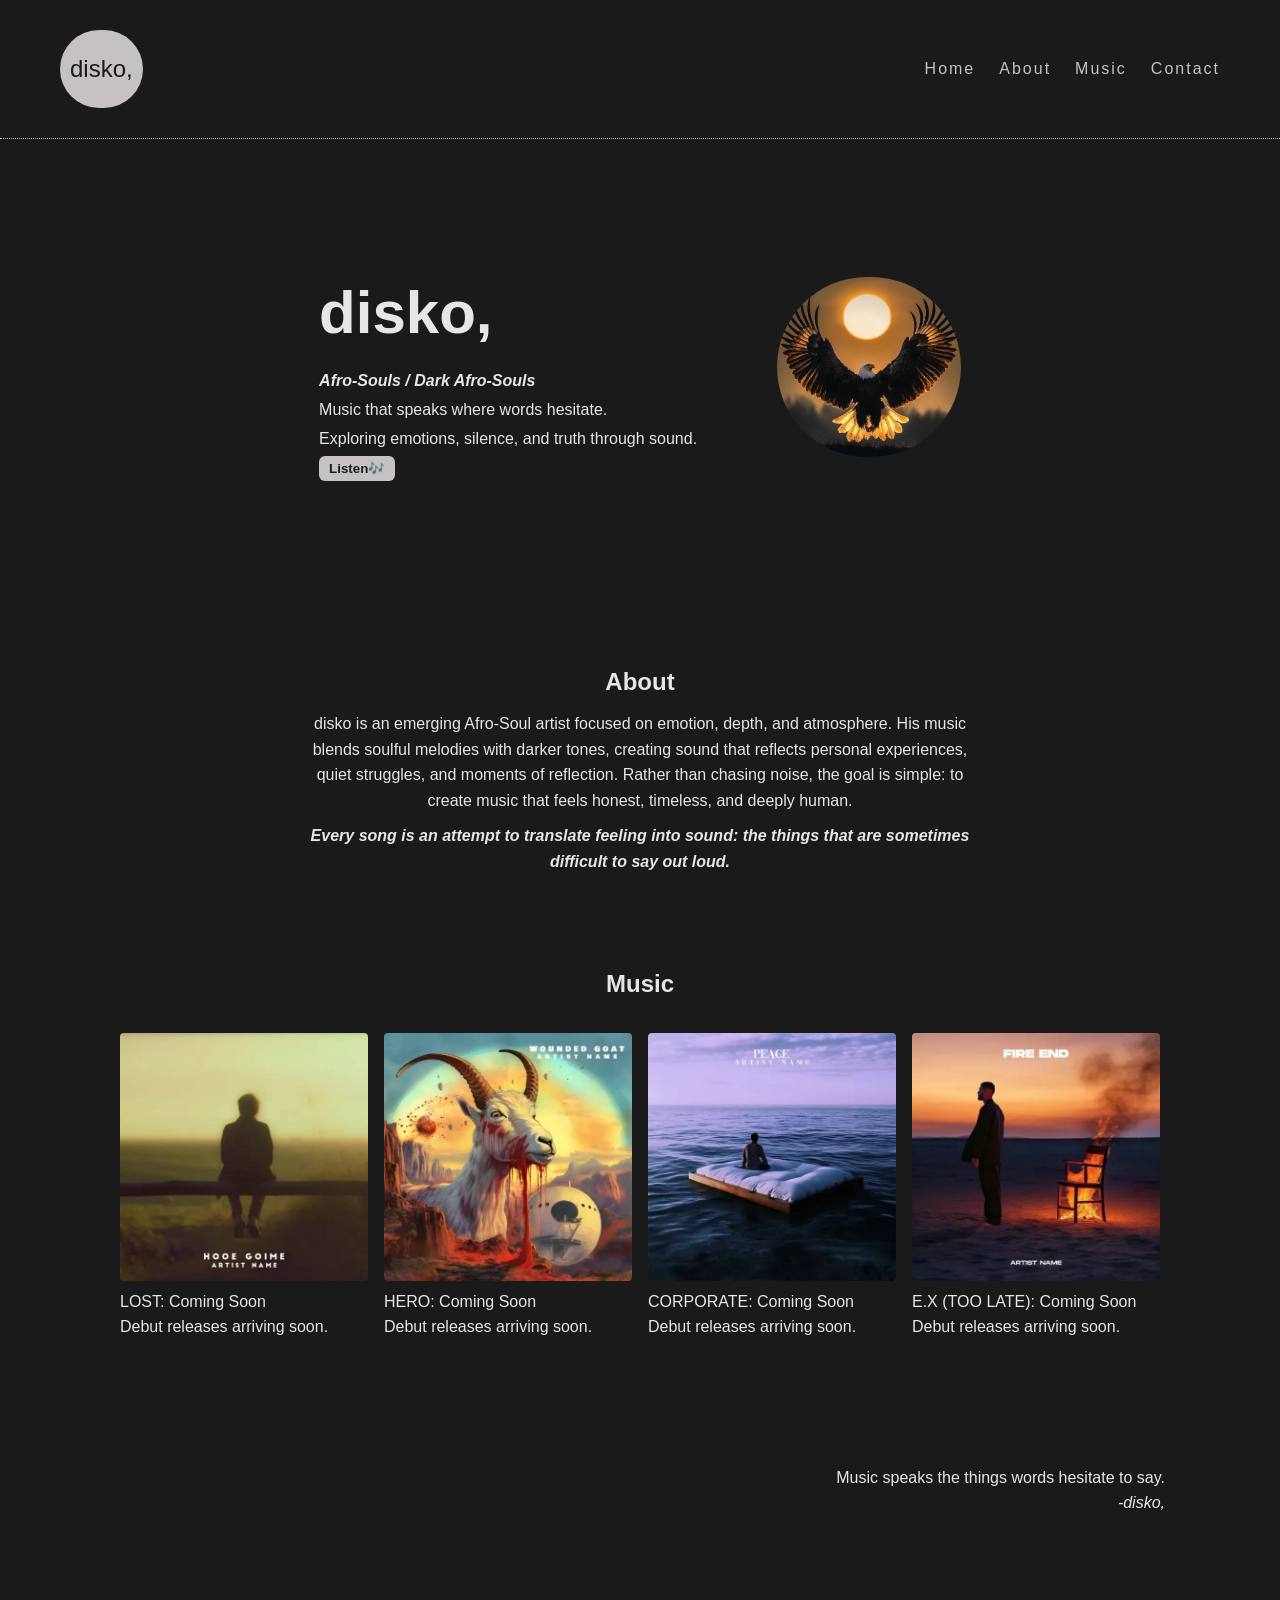
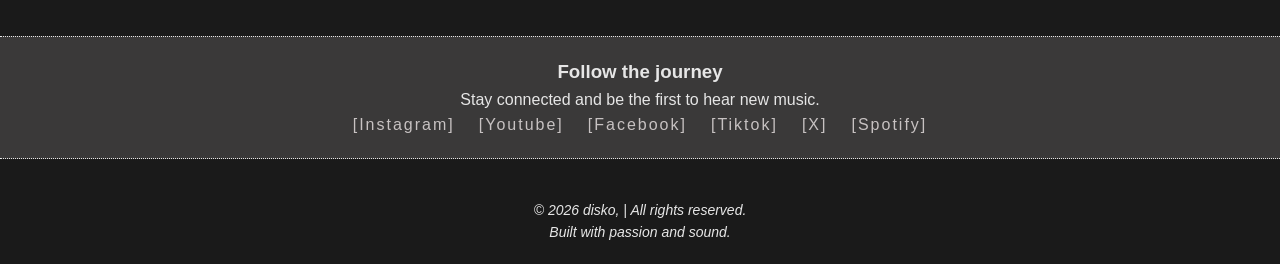
==== index.html @ 05659a64 "Move site files for GitHub Pages" ====
<!DOCTYPE html>
<html lang="en">
<head>
  <meta charset="UTF-8">
  <meta name="viewport" content="width=device-width, initial-scale=1.0">
  <title>First Artist Landing Page</title>
  <link rel="stylesheet" href="styles.css">
</head>
<body>
  <header>
    <div>disko,</div>
    <ul>
      <li><a href="#">Home</a></li>
      <li><a href="#">About</a></li>
      <li><a href="#">Music</a></li>
      <li><a href="#">Contact</a></li>
    </ul>
  </header>

  <main>
    <section class="hero-section">
      <div class="hero-text">
       <h1 class="logo">disko,</h1>
        <div><i><b>Afro-Souls / Dark Afro-Souls</b></i></div>
        <div>Music that speaks where words hesitate.</div>
        <div>Exploring emotions, silence, and truth through sound.</div>
        <button>Listen🎶</button>
      </div>
      <div class="hero-img">
        <img src="Images/art-profile-pic.png.jpeg" alt="Artist logo">
     </div>
    </section>

    <section class="about-section">
      <h2>About</h2>
      <p>disko is an emerging Afro-Soul artist focused on emotion, depth, and atmosphere.

His music blends soulful melodies with darker tones, creating sound that reflects personal experiences, quiet struggles, and moments of reflection.

Rather than chasing noise, the goal is simple: to create music that feels honest, timeless, and deeply human.</p>
      <p><i><b>
        Every song is an attempt to translate feeling into sound: the things that are sometimes difficult to say out loud.
      </b></i></p>
    </section>

    <section class="music-section">
      <h2>Music</h2>
      <div class="music-section-songs">
        <div class="artist-img">
          <img src="Images/art-lost.jpeg" alt="Artist image 1">
          <div>LOST: Coming Soon</div>
          <div>Debut releases arriving soon.</div>
        </div>
        <div class="artist-img">
          <img src="Images/hero.jpeg" alt="Artist image 2">
          <div>HERO: Coming Soon</div>
          <div>Debut releases arriving soon.</div>
        </div>
        <div class="artist-img">
          <img src="Images/corporate.jpeg" alt="Artist image 3">
          <div>CORPORATE: Coming Soon</div>
          <div>Debut releases arriving soon.</div>
        </div>
        <div class="artist-img">
          <img src="Images/art-ex.jpeg" alt="Artist image 4">
          <div>E.X (TOO LATE): Coming Soon</div>
          <div>Debut releases arriving soon.</div>
        </div>
      </div>
    </section>

    <section class="quote-section">
      <blockquote>Music speaks the things words hesitate to say.</blockquote>
      <cite>-disko,</cite>
    </section>

    <section class="cta-section">
      <h3>Follow the journey</h3>
      <div>Stay connected and be the first to hear new music.</div>
      <ul class="social-links">
        <li><a href="#">[Instagram]</a></li>
        <li><a href="#">[Youtube]</a></li>
        <li><a href="#">[Facebook]</a></li>
        <li><a href="#">[Tiktok]</a></li>
        <li><a href="#">[X]</a></li>
        <li><a href="#">[Spotify]</a></li>
      </ul>
    </section>
  </main>

  <footer>
    <div>&copy; 2026 disko, | All rights reserved.</div>
    <div>Built with passion and sound.</div>
  </footer>
  
</body>
</html>
---- styles.css ----
* {
  margin: 0;
  padding: 0;
  box-sizing: border-box;
}

body {
  background: #1a1a1a;
  color: #e6e6e6;
  font-family: Arial, Helvetica, sans-serif;
  line-height: 1.6;
  display: flex;
  flex-direction: column;
}

/* HEADER */
header {
  display: flex;
  justify-content: space-between;
  align-items: center;
  padding: 30px 60px;
  color: #c7c2c2;
  border-bottom: 1px dotted;
  margin-bottom: 20px;
}
header div {
  font-size: 24px;
  background: #c7c2c2;
  color: #1a1a1a;
  padding: 20px 10px;
  border-radius: 100px;
}
ul {
  list-style: none;
  display: flex;
  padding: 0;
  margin: 0;
  gap: 24px;
  letter-spacing: 2px;
}
a {
  text-decoration: none;
  color: #c7c2c2;
}
a:hover {
  opacity: 0.5;
  transition: 0.3s ease;
}

main {
  flex: 1;
}

/* HERO SECTION */
.hero-section {
  display: flex;
  align-items: center;
  justify-content: center;
  padding: 100px 50px;
  gap: 80px;
}
.hero-text {
  line-height: 1.8;
}
h1 {
  font-size: 60px;
}
button {
  background: #c7c2c2;
  color: #1a1a1a;
  padding: 5px 10px;
  border: none;
  border-radius: 6px;
  cursor: pointer;
  font-weight: 600;
}
button:hover {
  transform: scale(1.05);
  transition: 0.3s ease-in-out;
}
.hero-img img {
  height: 180px;
  object-fit: cover;
  border-radius: 100px;
}

/* ABOUT SECTION */
.about-section {
  text-align: center;
  padding: 80px 60px;
  margin: auto;
  max-width: 800px;
}
.about-section p {
  margin: 10px 0;
}

/* MUSIC SECTION */
.music-section {
  margin: 0 auto;
  padding: 0 20px;
  max-width: 1100px;
  align-items: center;
  justify-content: center;
}
h2 {
  text-align: center;
}
.music-section-songs {
  display: flex;
  gap: 16px;
  padding: 30px 10px;
  margin-bottom: 15px;
}

.artist-img img {
  width: 100%;
  object-fit: cover;
  border-radius: 4px;
}
.artist-img {
  max-width: 300px;
}
.artist-img img:hover {
  transform: scale(1.08);
  transition: 0.3s ease;
}

/* QUOTE SECTION */
.quote-section {
  margin: 0 auto;
  max-width: 1100px;
  padding: 80px 25px;
  text-align: right;
}

/* CTA SECTION */
.cta-section {
  border-top: 1px dotted;
  border-bottom: 1px dotted;
  text-align: center;
  padding: 20px 0;
  margin: 40px 0;
  background:#3a3939
}
.social-links {
  display: flex;
  align-items: center;
  justify-content: center;
}

/* FOOTER */
footer {
  text-align: center;
  padding-bottom: 20px;
  font-size: 14px;
  font-style: italic;
}
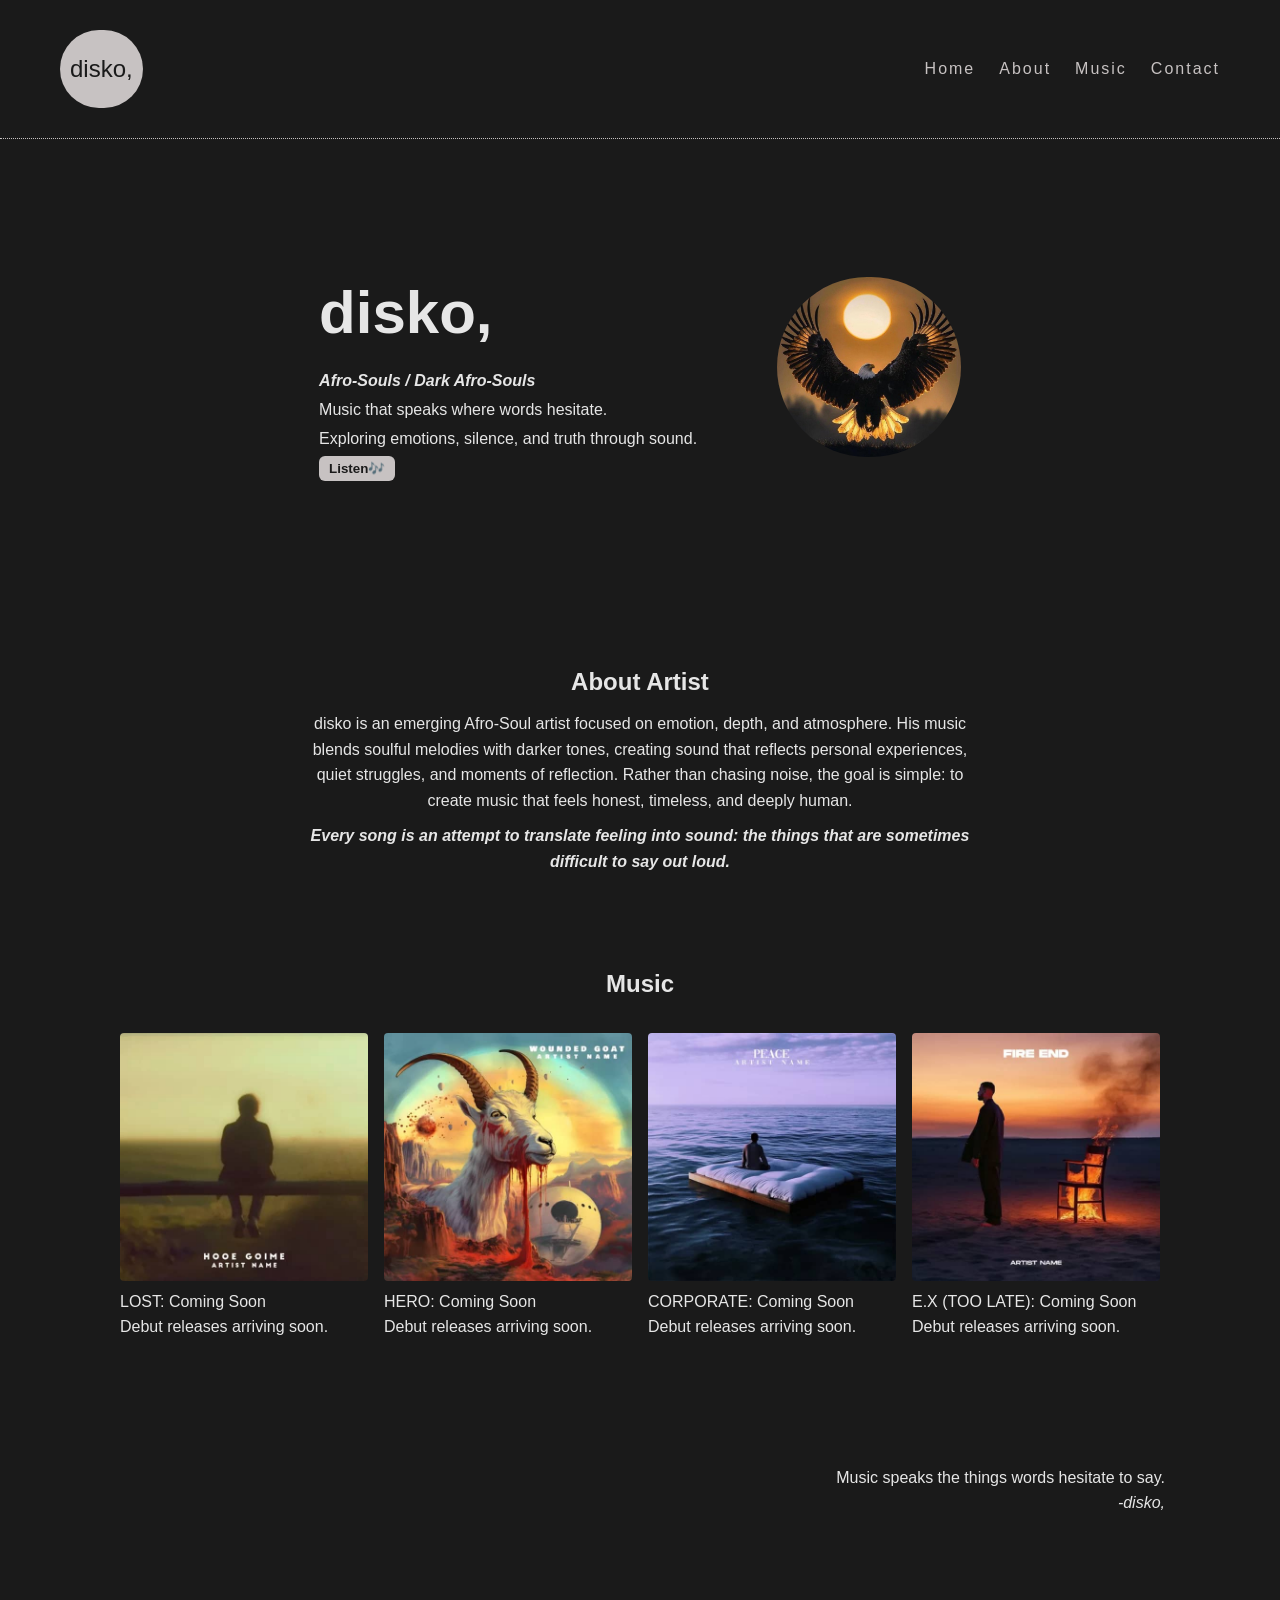
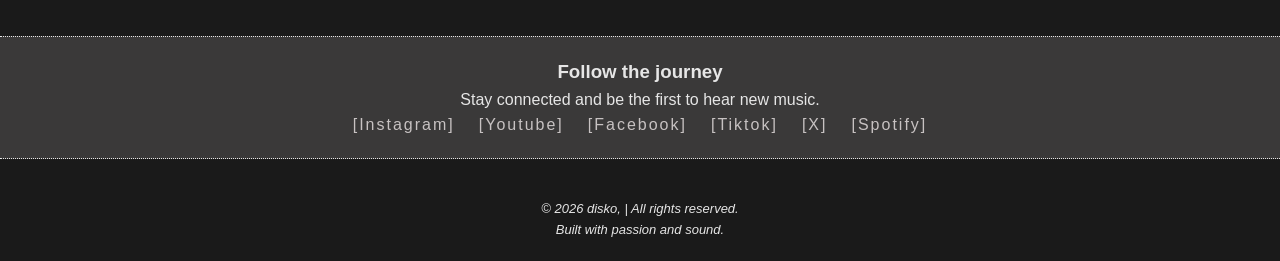
==== commit 3c102e71: "Update & correct README.md image that did'nt display properly" ====
--- a/index.html
+++ b/index.html
@@ -32,7 +32,7 @@
     </section>
 
     <section class="about-section">
-      <h2>About</h2>
+      <h2>About Artist</h2>
       <p>disko is an emerging Afro-Soul artist focused on emotion, depth, and atmosphere.
 
 His music blends soulful melodies with darker tones, creating sound that reflects personal experiences, quiet struggles, and moments of reflection.
--- a/styles.css
+++ b/styles.css
@@ -7,7 +7,7 @@
 body {
   background: #1a1a1a;
   color: #e6e6e6;
-  font-family: Arial, Helvetica, sans-serif;
+  font-family: Poppins, Arial, Helvetica, sans-serif;
   line-height: 1.6;
   display: flex;
   flex-direction: column;
@@ -76,7 +76,7 @@
 }
 button:hover {
   transform: scale(1.05);
-  transition: 0.3s ease-in-out;
+  transition: 0.3s ease;
 }
 .hero-img img {
   height: 180px;
@@ -153,6 +153,6 @@
 footer {
   text-align: center;
   padding-bottom: 20px;
-  font-size: 14px;
+  font-size: 13px;
   font-style: italic;
 }
